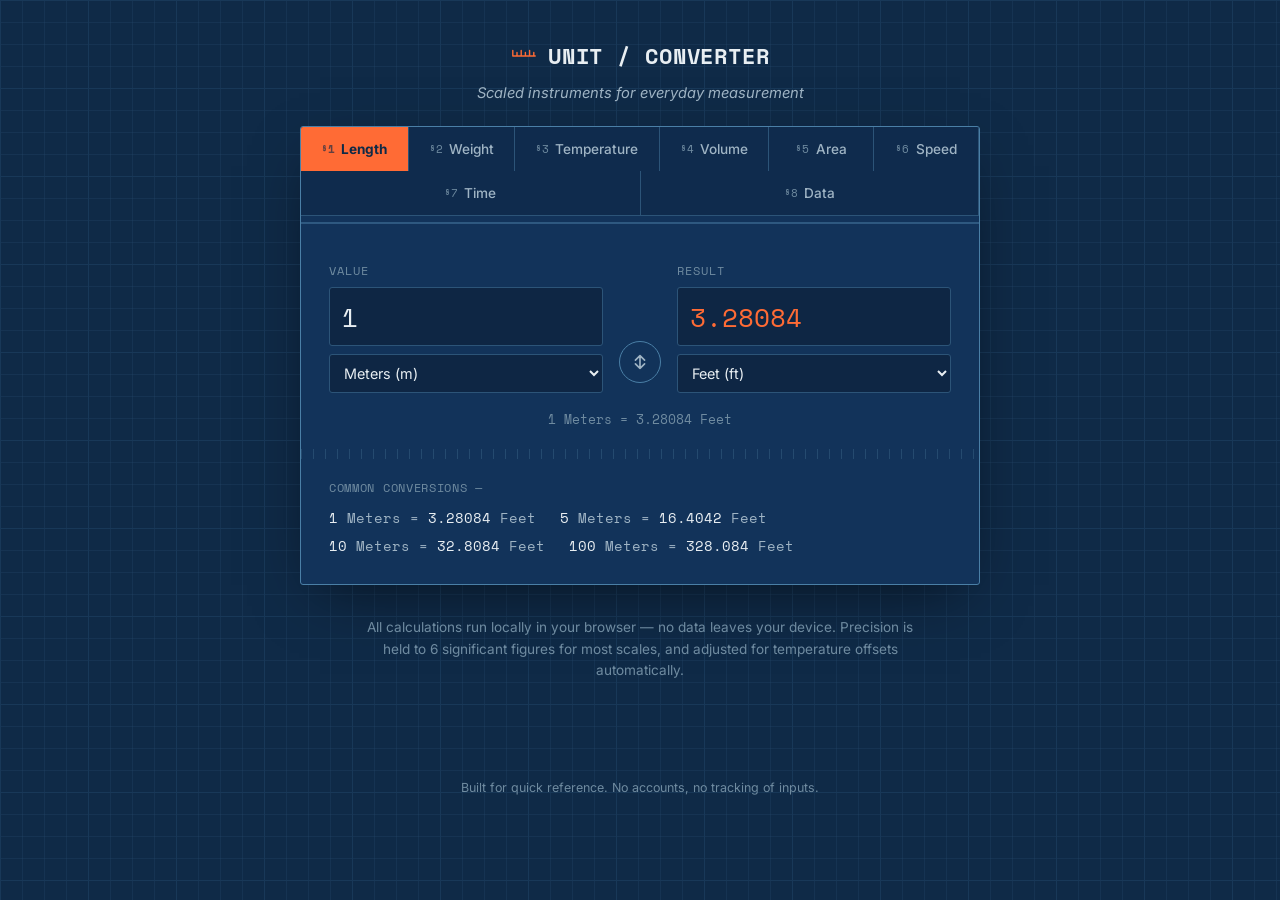
==== index.html @ 8452ad73 "initil" ====
<!DOCTYPE html>
<html lang="en">
<head>
<meta charset="UTF-8">
<meta name="viewport" content="width=device-width, initial-scale=1.0">
<title>Unit Converter — Length, Weight, Temperature &amp; More</title>
<meta name="description" content="Fast, free unit converter for length, weight, temperature, volume, area, speed, time and data. No sign-up, works offline-capable, instant results.">
<link rel="preconnect" href="https://fonts.googleapis.com">
<link rel="preconnect" href="https://fonts.gstatic.com" crossorigin>
<link href="https://fonts.googleapis.com/css2?family=Space+Mono:wght@400;700&family=Inter:wght@400;500;600;700&display=swap" rel="stylesheet">
<link rel="stylesheet" href="style.css">
</head>
<body>

<div class="grid-backdrop" aria-hidden="true"></div>

<header class="site-header">
  <div class="header-inner">
    <div class="wordmark">
      <span class="wordmark-icon" aria-hidden="true">
        <svg viewBox="0 0 40 40" width="28" height="28">
          <path d="M4 20 L36 20 M4 20 L4 12 M10 20 L10 15 M16 20 L16 12 M22 20 L22 15 M28 20 L28 12 M34 20 L34 15" stroke="currentColor" stroke-width="2" fill="none" stroke-linecap="round"/>
        </svg>
      </span>
      <span>UNIT&nbsp;/&nbsp;CONVERTER</span>
    </div>
    <p class="header-tagline">Scaled instruments for everyday measurement</p>
  </div>
</header>

<main>
  <section class="converter-card" aria-labelledby="converter-heading">

    <nav class="category-rail" aria-label="Measurement category">
      <button class="cat-btn active" data-category="length" aria-pressed="true">
        <span class="cat-index">§1</span> Length
      </button>
      <button class="cat-btn" data-category="weight" aria-pressed="false">
        <span class="cat-index">§2</span> Weight
      </button>
      <button class="cat-btn" data-category="temperature" aria-pressed="false">
        <span class="cat-index">§3</span> Temperature
      </button>
      <button class="cat-btn" data-category="volume" aria-pressed="false">
        <span class="cat-index">§4</span> Volume
      </button>
      <button class="cat-btn" data-category="area" aria-pressed="false">
        <span class="cat-index">§5</span> Area
      </button>
      <button class="cat-btn" data-category="speed" aria-pressed="false">
        <span class="cat-index">§6</span> Speed
      </button>
      <button class="cat-btn" data-category="time" aria-pressed="false">
        <span class="cat-index">§7</span> Time
      </button>
      <button class="cat-btn" data-category="data" aria-pressed="false">
        <span class="cat-index">§8</span> Data
      </button>
    </nav>

    <h1 id="converter-heading" class="sr-only">Unit Converter</h1>

    <div class="ruler-divider" aria-hidden="true">
      <svg width="100%" height="14" preserveAspectRatio="none">
        <line x1="0" y1="7" x2="100%" y2="7" stroke="currentColor" stroke-width="1"/>
      </svg>
    </div>

    <div class="convert-panel">
      <div class="field-block">
        <label for="from-value">Value</label>
        <input type="number" id="from-value" inputmode="decimal" value="1" autocomplete="off">
        <select id="from-unit" aria-label="Convert from unit"></select>
      </div>

      <button id="swap-btn" class="swap-btn" aria-label="Swap units" title="Swap units">
        <svg viewBox="0 0 24 24" width="22" height="22">
          <path d="M7 10 L12 5 L17 10 M12 5.5 L12 19 M17 14 L12 19 L7 14 M12 18.5 L12 5" stroke="currentColor" stroke-width="1.8" fill="none" stroke-linecap="round" stroke-linejoin="round"/>
        </svg>
      </button>

      <div class="field-block">
        <label for="to-value">Result</label>
        <input type="text" id="to-value" readonly tabindex="-1">
        <select id="to-unit" aria-label="Convert to unit"></select>
      </div>
    </div>

    <p class="conversion-note" id="conversion-note" aria-live="polite"></p>

    <div class="tick-strip" aria-hidden="true"></div>

    <div class="quick-ref" id="quick-ref">
      <span class="quick-ref-label">Common conversions —</span>
      <div class="quick-ref-list" id="quick-ref-list"></div>
    </div>

  </section>

  <section class="about-blurb">
    <p>All calculations run locally in your browser — no data leaves your device. Precision is held to 6 significant figures for most scales, and adjusted for temperature offsets automatically.</p>
  </section>
</main>

<footer class="site-footer">
  <p>Built for quick reference. No accounts, no tracking of inputs.</p>
</footer>

<script src="script.js"></script>
</body>
</html>
---- style.css ----
:root {
  --navy-deep: #0f2a47;
  --navy-panel: #12335a;
  --blue-line: #4a7fa6;
  --blue-line-dim: #2c5478;
  --accent: #ff6b35;
  --paper: #e8eef2;
  --paper-dim: #9fb4c4;
  --paper-faint: #6f8ba0;

  --font-display: 'Space Mono', 'Courier New', monospace;
  --font-body: 'Inter', -apple-system, sans-serif;

  --radius: 3px;
}

* { box-sizing: border-box; }

html { scroll-behavior: smooth; }

body {
  margin: 0;
  min-height: 100vh;
  background: var(--navy-deep);
  color: var(--paper);
  font-family: var(--font-body);
  position: relative;
  overflow-x: hidden;
}

.sr-only {
  position: absolute;
  width: 1px; height: 1px;
  padding: 0; margin: -1px;
  overflow: hidden;
  clip: rect(0,0,0,0);
  white-space: nowrap;
  border: 0;
}

/* Blueprint grid backdrop */
.grid-backdrop {
  position: fixed;
  inset: 0;
  z-index: 0;
  pointer-events: none;
  background-image:
    linear-gradient(var(--blue-line-dim) 1px, transparent 1px),
    linear-gradient(90deg, var(--blue-line-dim) 1px, transparent 1px),
    linear-gradient(rgba(74,127,166,0.35) 1px, transparent 1px),
    linear-gradient(90deg, rgba(74,127,166,0.35) 1px, transparent 1px);
  background-size: 88px 88px, 88px 88px, 22px 22px, 22px 22px;
  opacity: 0.35;
}

.site-header {
  position: relative;
  z-index: 1;
  padding: 2.5rem 1.5rem 1.5rem;
  text-align: center;
}

.header-inner {
  max-width: 720px;
  margin: 0 auto;
}

.wordmark {
  display: inline-flex;
  align-items: center;
  gap: 0.6rem;
  font-family: var(--font-display);
  font-weight: 700;
  font-size: 1.35rem;
  letter-spacing: 0.04em;
  color: var(--paper);
}

.wordmark-icon {
  color: var(--accent);
  display: inline-flex;
}

.header-tagline {
  margin: 0.6rem 0 0;
  color: var(--paper-dim);
  font-size: 0.92rem;
  font-style: italic;
}

main {
  position: relative;
  z-index: 1;
  max-width: 720px;
  margin: 0 auto;
  padding: 0 1.25rem 3rem;
}

.converter-card {
  background: var(--navy-panel);
  border: 1px solid var(--blue-line);
  border-radius: var(--radius);
  padding: 0;
  box-shadow: 0 20px 60px -20px rgba(0,0,0,0.6);
  overflow: hidden;
}

/* Category rail styled like instrument selector switches */
.category-rail {
  display: flex;
  flex-wrap: wrap;
  border-bottom: 1px solid var(--blue-line-dim);
  background: rgba(0,0,0,0.15);
}

.cat-btn {
  flex: 1 1 auto;
  min-width: 105px;
  background: transparent;
  border: none;
  border-right: 1px solid var(--blue-line-dim);
  color: var(--paper-dim);
  font-family: var(--font-body);
  font-weight: 500;
  font-size: 0.85rem;
  padding: 0.85rem 0.75rem;
  cursor: pointer;
  display: flex;
  align-items: center;
  justify-content: center;
  gap: 0.4rem;
  transition: background 0.15s ease, color 0.15s ease;
}

.cat-index {
  font-family: var(--font-display);
  font-size: 0.7rem;
  color: var(--paper-faint);
}

.cat-btn:hover {
  background: rgba(74,127,166,0.15);
  color: var(--paper);
}

.cat-btn.active {
  background: var(--accent);
  color: var(--navy-deep);
  font-weight: 700;
}

.cat-btn.active .cat-index {
  color: var(--navy-deep);
  opacity: 0.65;
}

.cat-btn:focus-visible,
.swap-btn:focus-visible,
select:focus-visible,
input:focus-visible {
  outline: 2px solid var(--accent);
  outline-offset: 2px;
}

.ruler-divider {
  color: var(--blue-line);
  line-height: 0;
}

.convert-panel {
  display: grid;
  grid-template-columns: 1fr auto 1fr;
  align-items: end;
  gap: 1rem;
  padding: 2rem 1.75rem 1rem;
}

.field-block {
  display: flex;
  flex-direction: column;
  gap: 0.5rem;
}

.field-block label {
  font-family: var(--font-display);
  font-size: 0.72rem;
  letter-spacing: 0.08em;
  text-transform: uppercase;
  color: var(--paper-faint);
}

.field-block input {
  background: rgba(0,0,0,0.25);
  border: 1px solid var(--blue-line-dim);
  border-radius: var(--radius);
  color: var(--paper);
  font-family: var(--font-display);
  font-size: 1.6rem;
  padding: 0.6rem 0.75rem;
  width: 100%;
  transition: border-color 0.15s ease;
}

.field-block input:focus {
  border-color: var(--accent);
}

.field-block input[readonly] {
  color: var(--accent);
  cursor: default;
}

.field-block select {
  background: rgba(0,0,0,0.25);
  border: 1px solid var(--blue-line-dim);
  border-radius: var(--radius);
  color: var(--paper);
  font-family: var(--font-body);
  font-size: 0.9rem;
  padding: 0.55rem 0.6rem;
  width: 100%;
  cursor: pointer;
}

.swap-btn {
  background: transparent;
  border: 1px solid var(--blue-line);
  border-radius: 50%;
  width: 42px;
  height: 42px;
  display: flex;
  align-items: center;
  justify-content: center;
  color: var(--paper-dim);
  cursor: pointer;
  margin-bottom: 0.6rem;
  transition: transform 0.2s ease, color 0.15s ease, border-color 0.15s ease;
}

.swap-btn:hover {
  color: var(--accent);
  border-color: var(--accent);
  transform: rotate(180deg);
}

.conversion-note {
  text-align: center;
  color: var(--paper-faint);
  font-size: 0.82rem;
  font-family: var(--font-display);
  margin: 0 0 1.25rem;
  min-height: 1.2em;
}

.tick-strip {
  height: 10px;
  background-image: repeating-linear-gradient(
    90deg,
    var(--blue-line-dim),
    var(--blue-line-dim) 1px,
    transparent 1px,
    transparent 12px
  );
  opacity: 0.7;
}

.quick-ref {
  padding: 1.25rem 1.75rem 1.75rem;
}

.quick-ref-label {
  font-family: var(--font-display);
  font-size: 0.72rem;
  letter-spacing: 0.06em;
  text-transform: uppercase;
  color: var(--paper-faint);
  display: block;
  margin-bottom: 0.75rem;
}

.quick-ref-list {
  display: flex;
  flex-wrap: wrap;
  gap: 0.5rem 1.5rem;
}

.quick-ref-item {
  font-family: var(--font-display);
  font-size: 0.85rem;
  color: var(--paper-dim);
}

.quick-ref-item strong {
  color: var(--paper);
  font-weight: 400;
}

.about-blurb {
  max-width: 560px;
  margin: 2rem auto 0;
  text-align: center;
}

.about-blurb p {
  color: var(--paper-faint);
  font-size: 0.85rem;
  line-height: 1.6;
}

.site-footer {
  position: relative;
  z-index: 1;
  text-align: center;
  padding: 1.5rem 1rem 2.5rem;
  color: var(--paper-faint);
  font-size: 0.78rem;
}

@media (max-width: 560px) {
  .convert-panel {
    grid-template-columns: 1fr;
    justify-items: stretch;
  }
  .swap-btn {
    justify-self: center;
    transform: rotate(90deg);
    margin: 0.25rem 0;
  }
  .swap-btn:hover {
    transform: rotate(270deg);
  }
  .cat-btn {
    min-width: 80px;
    font-size: 0.78rem;
    padding: 0.7rem 0.4rem;
  }
}

@media (prefers-reduced-motion: reduce) {
  .swap-btn, html { transition: none; scroll-behavior: auto; }
  .swap-btn:hover { transform: none; }
}
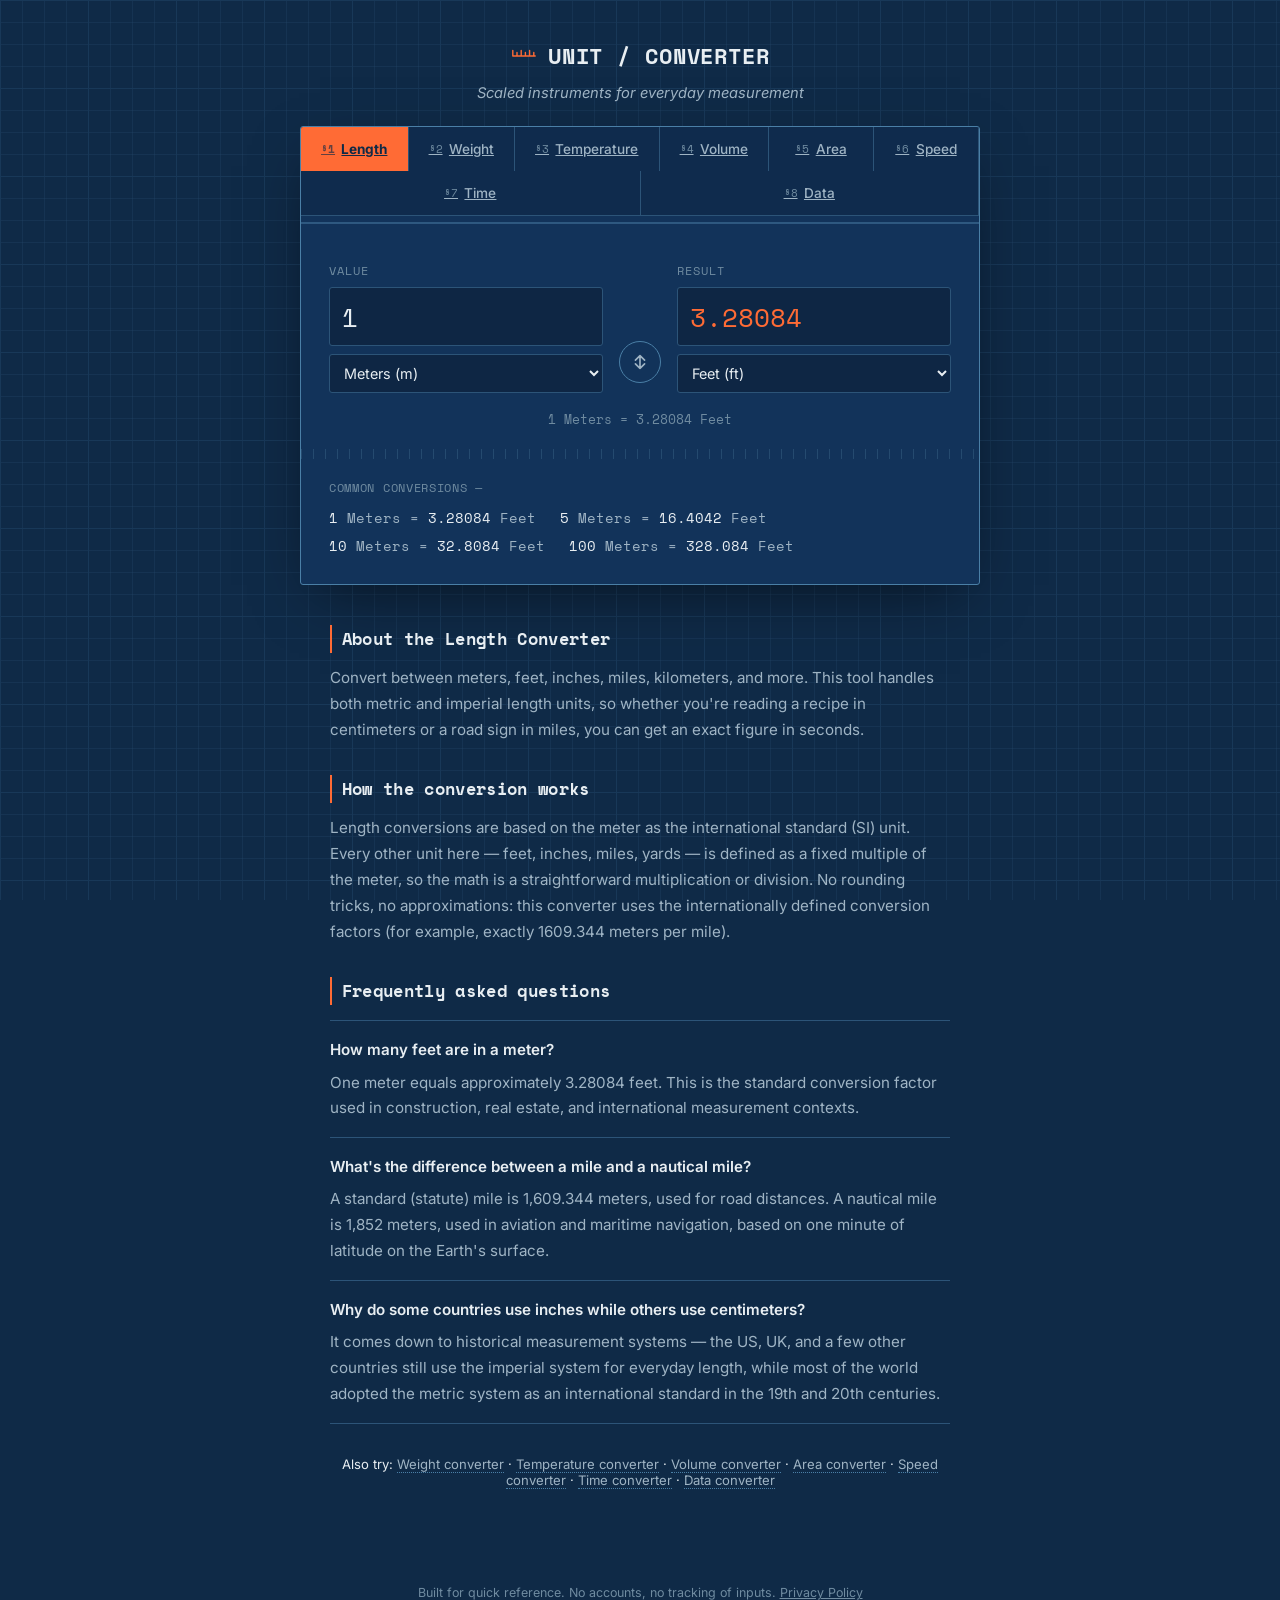
==== commit a4271271: "add cloudflare analytics script" ====
--- a/index.html
+++ b/index.html
@@ -3,27 +3,27 @@
 <head>
 <meta charset="UTF-8">
 <meta name="viewport" content="width=device-width, initial-scale=1.0">
-<title>Unit Converter — Length, Weight, Temperature &amp; More</title>
-<meta name="description" content="Fast, free unit converter for length, weight, temperature, volume, area, speed, time and data. No sign-up, works offline-capable, instant results.">
+<title>Unit Converter — Length, Weight, Temperature & More</title>
+<meta name="description" content="Free unit converter for length, weight, temperature, volume, area, speed, time and data. Instant results, no sign-up, works in your browser.">
 <link rel="preconnect" href="https://fonts.googleapis.com">
 <link rel="preconnect" href="https://fonts.gstatic.com" crossorigin>
 <link href="https://fonts.googleapis.com/css2?family=Space+Mono:wght@400;700&family=Inter:wght@400;500;600;700&display=swap" rel="stylesheet">
 <link rel="stylesheet" href="style.css">
 </head>
-<body>
+<body data-category="length">
 
 <div class="grid-backdrop" aria-hidden="true"></div>
 
 <header class="site-header">
   <div class="header-inner">
-    <div class="wordmark">
+    <a href="index.html" class="wordmark" style="text-decoration:none;">
       <span class="wordmark-icon" aria-hidden="true">
         <svg viewBox="0 0 40 40" width="28" height="28">
           <path d="M4 20 L36 20 M4 20 L4 12 M10 20 L10 15 M16 20 L16 12 M22 20 L22 15 M28 20 L28 12 M34 20 L34 15" stroke="currentColor" stroke-width="2" fill="none" stroke-linecap="round"/>
         </svg>
       </span>
       <span>UNIT&nbsp;/&nbsp;CONVERTER</span>
-    </div>
+    </a>
     <p class="header-tagline">Scaled instruments for everyday measurement</p>
   </div>
 </header>
@@ -32,33 +32,33 @@
   <section class="converter-card" aria-labelledby="converter-heading">
 
     <nav class="category-rail" aria-label="Measurement category">
-      <button class="cat-btn active" data-category="length" aria-pressed="true">
+      <a class="cat-btn active" href="index.html" data-category="length" aria-pressed="true">
         <span class="cat-index">§1</span> Length
-      </button>
-      <button class="cat-btn" data-category="weight" aria-pressed="false">
+      </a>
+      <a class="cat-btn" href="weight.html" data-category="weight" aria-pressed="false">
         <span class="cat-index">§2</span> Weight
-      </button>
-      <button class="cat-btn" data-category="temperature" aria-pressed="false">
+      </a>
+      <a class="cat-btn" href="temperature.html" data-category="temperature" aria-pressed="false">
         <span class="cat-index">§3</span> Temperature
-      </button>
-      <button class="cat-btn" data-category="volume" aria-pressed="false">
+      </a>
+      <a class="cat-btn" href="volume.html" data-category="volume" aria-pressed="false">
         <span class="cat-index">§4</span> Volume
-      </button>
-      <button class="cat-btn" data-category="area" aria-pressed="false">
+      </a>
+      <a class="cat-btn" href="area.html" data-category="area" aria-pressed="false">
         <span class="cat-index">§5</span> Area
-      </button>
-      <button class="cat-btn" data-category="speed" aria-pressed="false">
+      </a>
+      <a class="cat-btn" href="speed.html" data-category="speed" aria-pressed="false">
         <span class="cat-index">§6</span> Speed
-      </button>
-      <button class="cat-btn" data-category="time" aria-pressed="false">
+      </a>
+      <a class="cat-btn" href="time.html" data-category="time" aria-pressed="false">
         <span class="cat-index">§7</span> Time
-      </button>
-      <button class="cat-btn" data-category="data" aria-pressed="false">
+      </a>
+      <a class="cat-btn" href="data.html" data-category="data" aria-pressed="false">
         <span class="cat-index">§8</span> Data
-      </button>
+      </a>
     </nav>
 
-    <h1 id="converter-heading" class="sr-only">Unit Converter</h1>
+    <h1 id="converter-heading" class="sr-only">Length Converter</h1>
 
     <div class="ruler-divider" aria-hidden="true">
       <svg width="100%" height="14" preserveAspectRatio="none">
@@ -97,15 +97,38 @@
 
   </section>
 
-  <section class="about-blurb">
-    <p>All calculations run locally in your browser — no data leaves your device. Precision is held to 6 significant figures for most scales, and adjusted for temperature offsets automatically.</p>
+  <section class="page-content">
+    <h2>About the Length Converter</h2>
+    <p>Convert between meters, feet, inches, miles, kilometers, and more. This tool handles both metric and imperial length units, so whether you're reading a recipe in centimeters or a road sign in miles, you can get an exact figure in seconds.</p>
+    <h2>How the conversion works</h2>
+    <p>Length conversions are based on the meter as the international standard (SI) unit. Every other unit here — feet, inches, miles, yards — is defined as a fixed multiple of the meter, so the math is a straightforward multiplication or division. No rounding tricks, no approximations: this converter uses the internationally defined conversion factors (for example, exactly 1609.344 meters per mile).</p>
+    <h2>Frequently asked questions</h2>
+    <dl>
+      <div class="faq-item">
+        <dt>How many feet are in a meter?</dt>
+        <dd>One meter equals approximately 3.28084 feet. This is the standard conversion factor used in construction, real estate, and international measurement contexts.</dd>
+      </div>
+      <div class="faq-item">
+        <dt>What's the difference between a mile and a nautical mile?</dt>
+        <dd>A standard (statute) mile is 1,609.344 meters, used for road distances. A nautical mile is 1,852 meters, used in aviation and maritime navigation, based on one minute of latitude on the Earth's surface.</dd>
+      </div>
+      <div class="faq-item">
+        <dt>Why do some countries use inches while others use centimeters?</dt>
+        <dd>It comes down to historical measurement systems — the US, UK, and a few other countries still use the imperial system for everyday length, while most of the world adopted the metric system as an international standard in the 19th and 20th centuries.</dd>
+      </div>
+    </dl>
+  </section>
+
+  <section class="site-nav-footer">
+    <p>Also try: <a href="weight.html">Weight converter</a> · <a href="temperature.html">Temperature converter</a> · <a href="volume.html">Volume converter</a> · <a href="area.html">Area converter</a> · <a href="speed.html">Speed converter</a> · <a href="time.html">Time converter</a> · <a href="data.html">Data converter</a></p>
   </section>
 </main>
 
 <footer class="site-footer">
-  <p>Built for quick reference. No accounts, no tracking of inputs.</p>
+  <p>Built for quick reference. No accounts, no tracking of inputs. <a href="privacy-policy.html" style="color:inherit;">Privacy Policy</a></p>
 </footer>
 
 <script src="script.js"></script>
+<!-- Cloudflare Web Analytics --><script defer src='https://static.cloudflareinsights.com/beacon.min.js' data-cf-beacon='{"token": "84f4fa8cfd2f42af953f7a7c15055099"}'></script><!-- End Cloudflare Web Analytics -->
 </body>
 </html>
--- a/style.css
+++ b/style.css
@@ -340,3 +340,68 @@
   .swap-btn, html { transition: none; scroll-behavior: auto; }
   .swap-btn:hover { transform: none; }
 }
+
+/* SEO content block below the converter card */
+.page-content {
+  max-width: 620px;
+  margin: 2.5rem auto 0;
+  color: var(--paper-dim);
+  font-size: 0.95rem;
+  line-height: 1.7;
+}
+
+.page-content h2 {
+  font-family: var(--font-display);
+  font-size: 1.05rem;
+  color: var(--paper);
+  letter-spacing: 0.02em;
+  margin: 2rem 0 0.75rem;
+  border-left: 2px solid var(--accent);
+  padding-left: 0.6rem;
+}
+
+.page-content h2:first-child {
+  margin-top: 0;
+}
+
+.page-content p {
+  margin: 0 0 1rem;
+}
+
+.faq-item {
+  border-top: 1px solid var(--blue-line-dim);
+  padding: 1rem 0;
+}
+
+.faq-item:last-child {
+  border-bottom: 1px solid var(--blue-line-dim);
+}
+
+.faq-item dt {
+  font-weight: 600;
+  color: var(--paper);
+  margin-bottom: 0.4rem;
+}
+
+.faq-item dd {
+  margin: 0;
+  color: var(--paper-dim);
+}
+
+.site-nav-footer {
+  max-width: 620px;
+  margin: 2rem auto 0;
+  text-align: center;
+  font-size: 0.82rem;
+}
+
+.site-nav-footer a {
+  color: var(--paper-dim);
+  text-decoration: none;
+  border-bottom: 1px dotted var(--blue-line);
+}
+
+.site-nav-footer a:hover {
+  color: var(--accent);
+  border-color: var(--accent);
+}
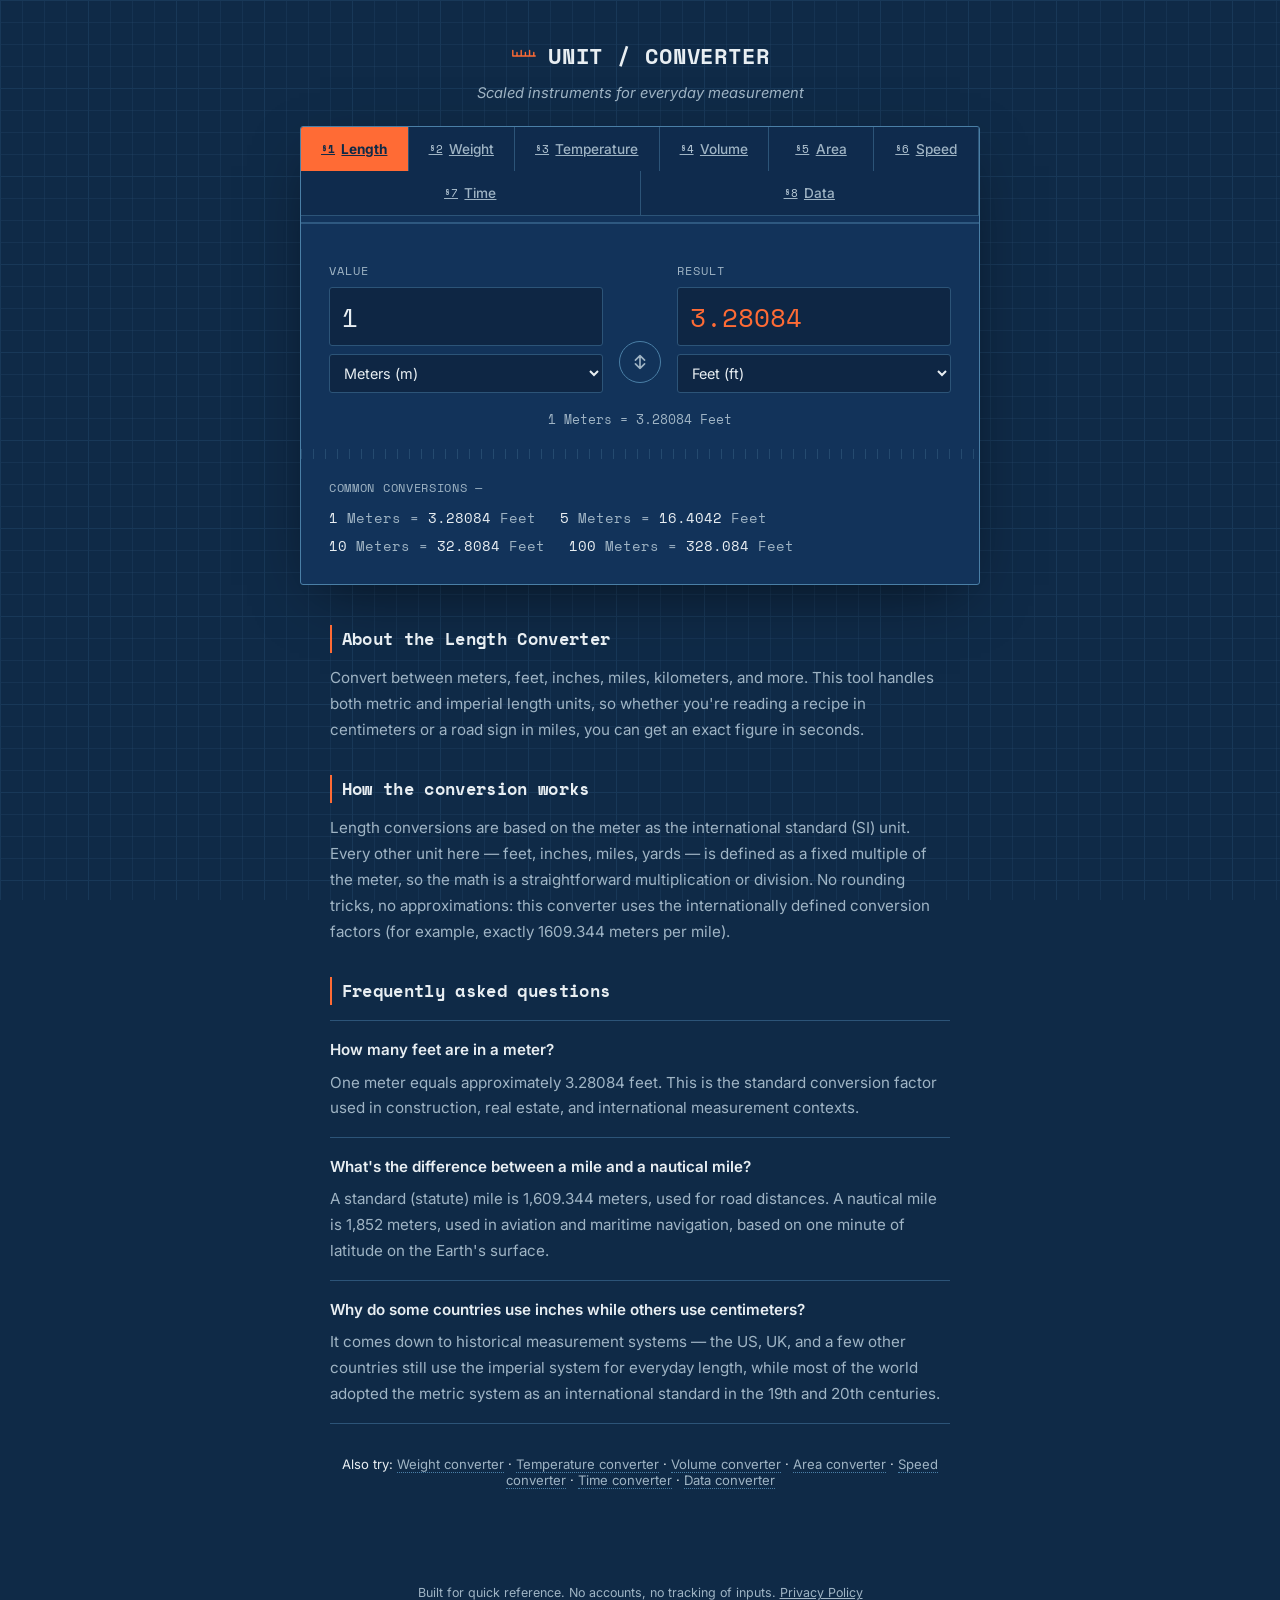
==== commit 81164e7d: "Add favicon, analytics, and fix accessibility issues - Add favicon.ico, apple-touch-icon, and PWA ic" ====
--- a/index.html
+++ b/index.html
@@ -8,6 +8,10 @@
 <link rel="preconnect" href="https://fonts.googleapis.com">
 <link rel="preconnect" href="https://fonts.gstatic.com" crossorigin>
 <link href="https://fonts.googleapis.com/css2?family=Space+Mono:wght@400;700&family=Inter:wght@400;500;600;700&display=swap" rel="stylesheet">
+<link rel="icon" href="favicon.ico" sizes="any">
+<link rel="icon" href="icon-192.png" type="image/png" sizes="192x192">
+<link rel="apple-touch-icon" href="apple-touch-icon.png">
+<link rel="manifest" href="site.webmanifest">
 <link rel="stylesheet" href="style.css">
 </head>
 <body data-category="length">
@@ -32,28 +36,28 @@
   <section class="converter-card" aria-labelledby="converter-heading">
 
     <nav class="category-rail" aria-label="Measurement category">
-      <a class="cat-btn active" href="index.html" data-category="length" aria-pressed="true">
+      <a class="cat-btn active" href="index.html" data-category="length" aria-current="page">
         <span class="cat-index">§1</span> Length
       </a>
-      <a class="cat-btn" href="weight.html" data-category="weight" aria-pressed="false">
+      <a class="cat-btn" href="weight.html" data-category="weight">
         <span class="cat-index">§2</span> Weight
       </a>
-      <a class="cat-btn" href="temperature.html" data-category="temperature" aria-pressed="false">
+      <a class="cat-btn" href="temperature.html" data-category="temperature">
         <span class="cat-index">§3</span> Temperature
       </a>
-      <a class="cat-btn" href="volume.html" data-category="volume" aria-pressed="false">
+      <a class="cat-btn" href="volume.html" data-category="volume">
         <span class="cat-index">§4</span> Volume
       </a>
-      <a class="cat-btn" href="area.html" data-category="area" aria-pressed="false">
+      <a class="cat-btn" href="area.html" data-category="area">
         <span class="cat-index">§5</span> Area
       </a>
-      <a class="cat-btn" href="speed.html" data-category="speed" aria-pressed="false">
+      <a class="cat-btn" href="speed.html" data-category="speed">
         <span class="cat-index">§6</span> Speed
       </a>
-      <a class="cat-btn" href="time.html" data-category="time" aria-pressed="false">
+      <a class="cat-btn" href="time.html" data-category="time">
         <span class="cat-index">§7</span> Time
       </a>
-      <a class="cat-btn" href="data.html" data-category="data" aria-pressed="false">
+      <a class="cat-btn" href="data.html" data-category="data">
         <span class="cat-index">§8</span> Data
       </a>
     </nav>
--- a/style.css
+++ b/style.css
@@ -6,7 +6,7 @@
   --accent: #ff6b35;
   --paper: #e8eef2;
   --paper-dim: #9fb4c4;
-  --paper-faint: #6f8ba0;
+  --paper-faint: #9fb4c4;
 
   --font-display: 'Space Mono', 'Courier New', monospace;
   --font-body: 'Inter', -apple-system, sans-serif;
@@ -135,7 +135,7 @@
 .cat-index {
   font-family: var(--font-display);
   font-size: 0.7rem;
-  color: var(--paper-faint);
+  color: #b9cbd8;
 }
 
 .cat-btn:hover {
@@ -151,7 +151,7 @@
 
 .cat-btn.active .cat-index {
   color: var(--navy-deep);
-  opacity: 0.65;
+  opacity: 1;
 }
 
 .cat-btn:focus-visible,
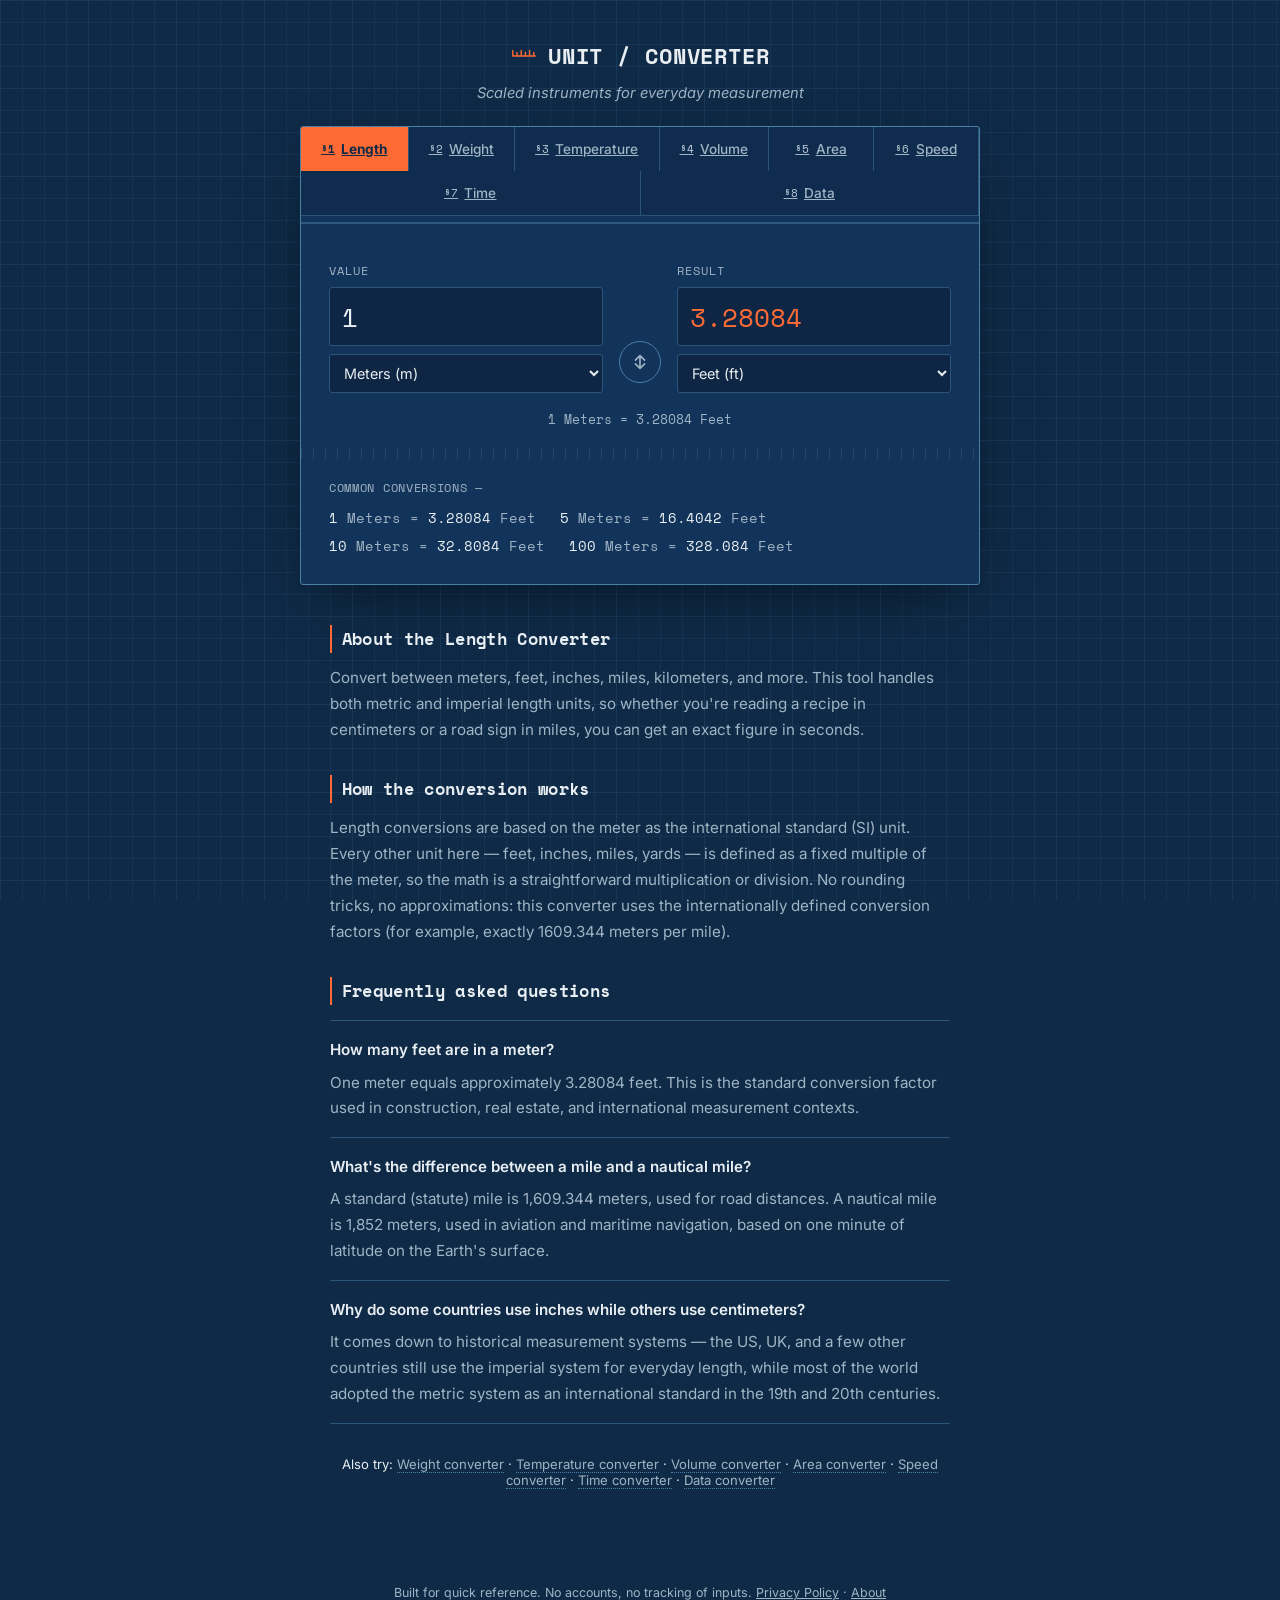
==== commit 51fa51ea: "add an about page" ====
--- a/index.html
+++ b/index.html
@@ -129,7 +129,7 @@
 </main>
 
 <footer class="site-footer">
-  <p>Built for quick reference. No accounts, no tracking of inputs. <a href="privacy-policy.html" style="color:inherit;">Privacy Policy</a></p>
+  <p>Built for quick reference. No accounts, no tracking of inputs. <a href="privacy-policy.html" style="color:inherit;">Privacy Policy</a> · <a href="about.html" style="color:inherit;">About</a></p>
 </footer>
 
 <script src="script.js"></script>
